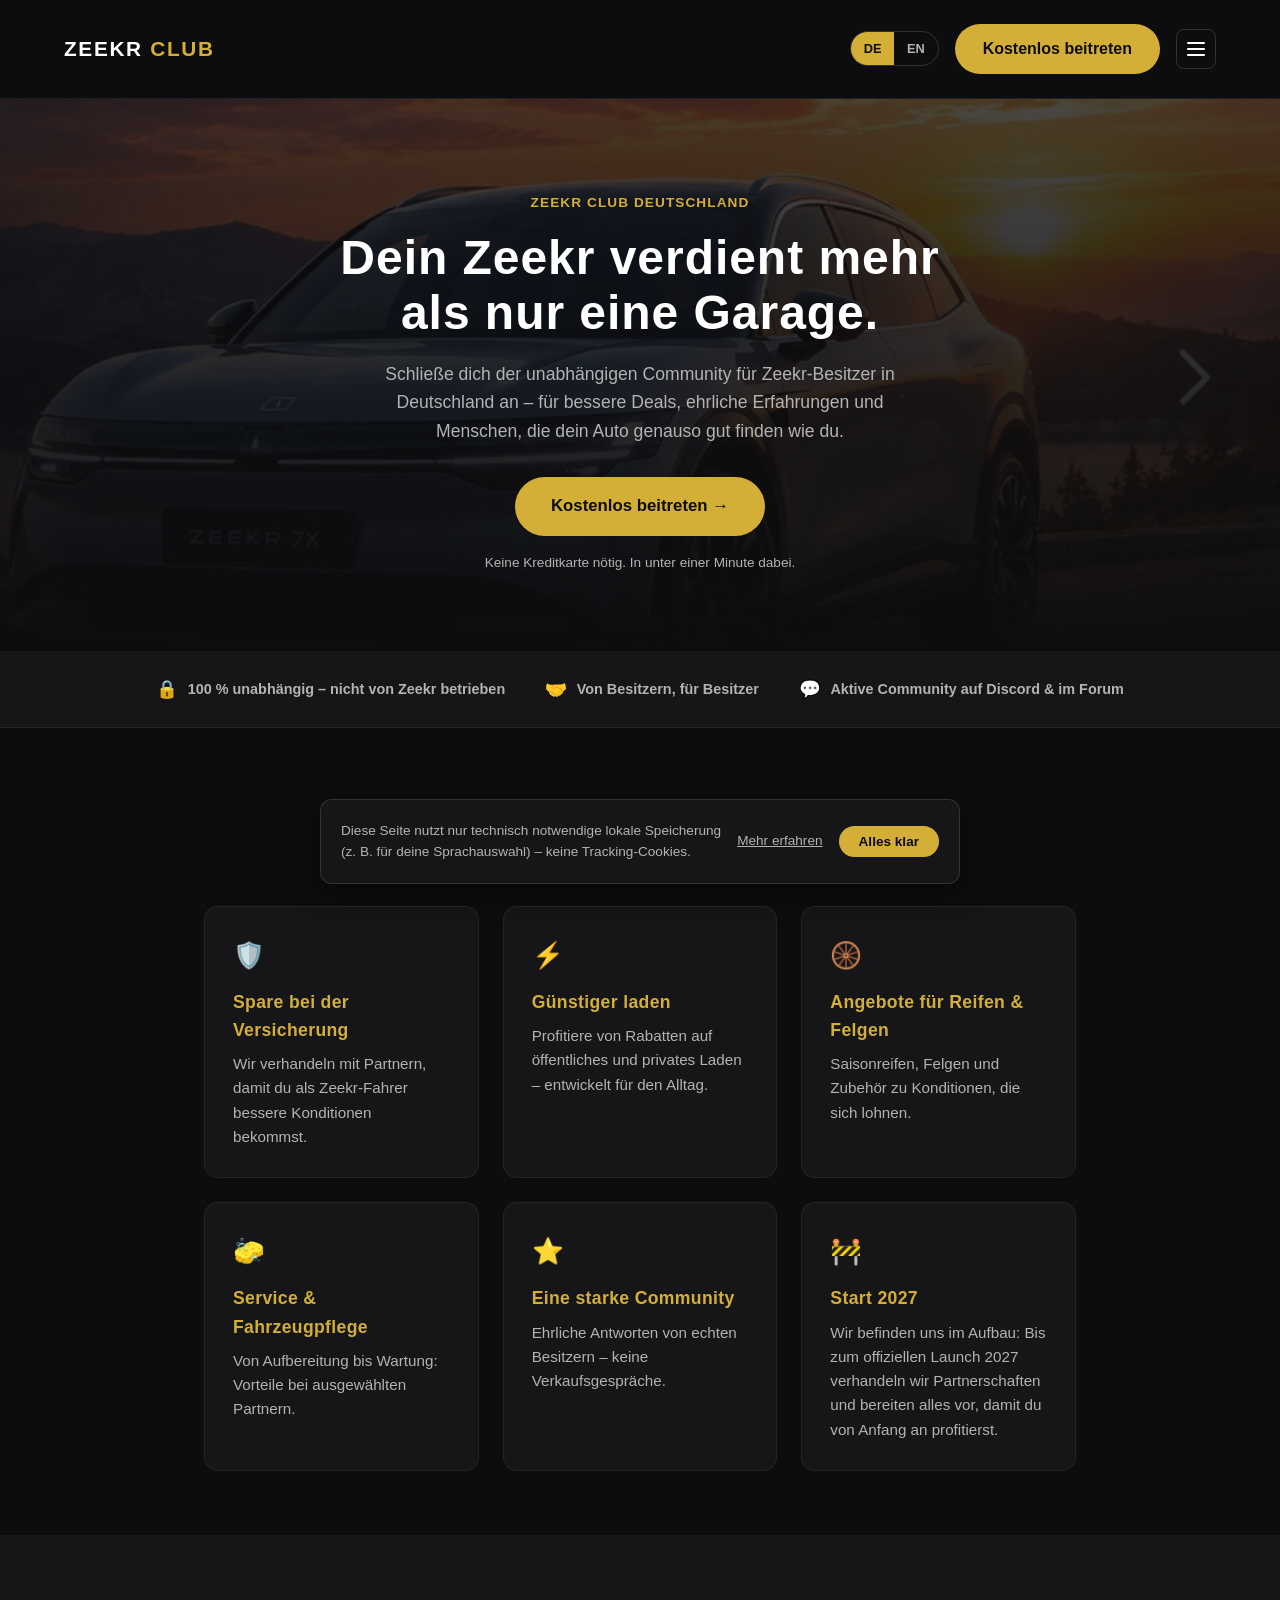
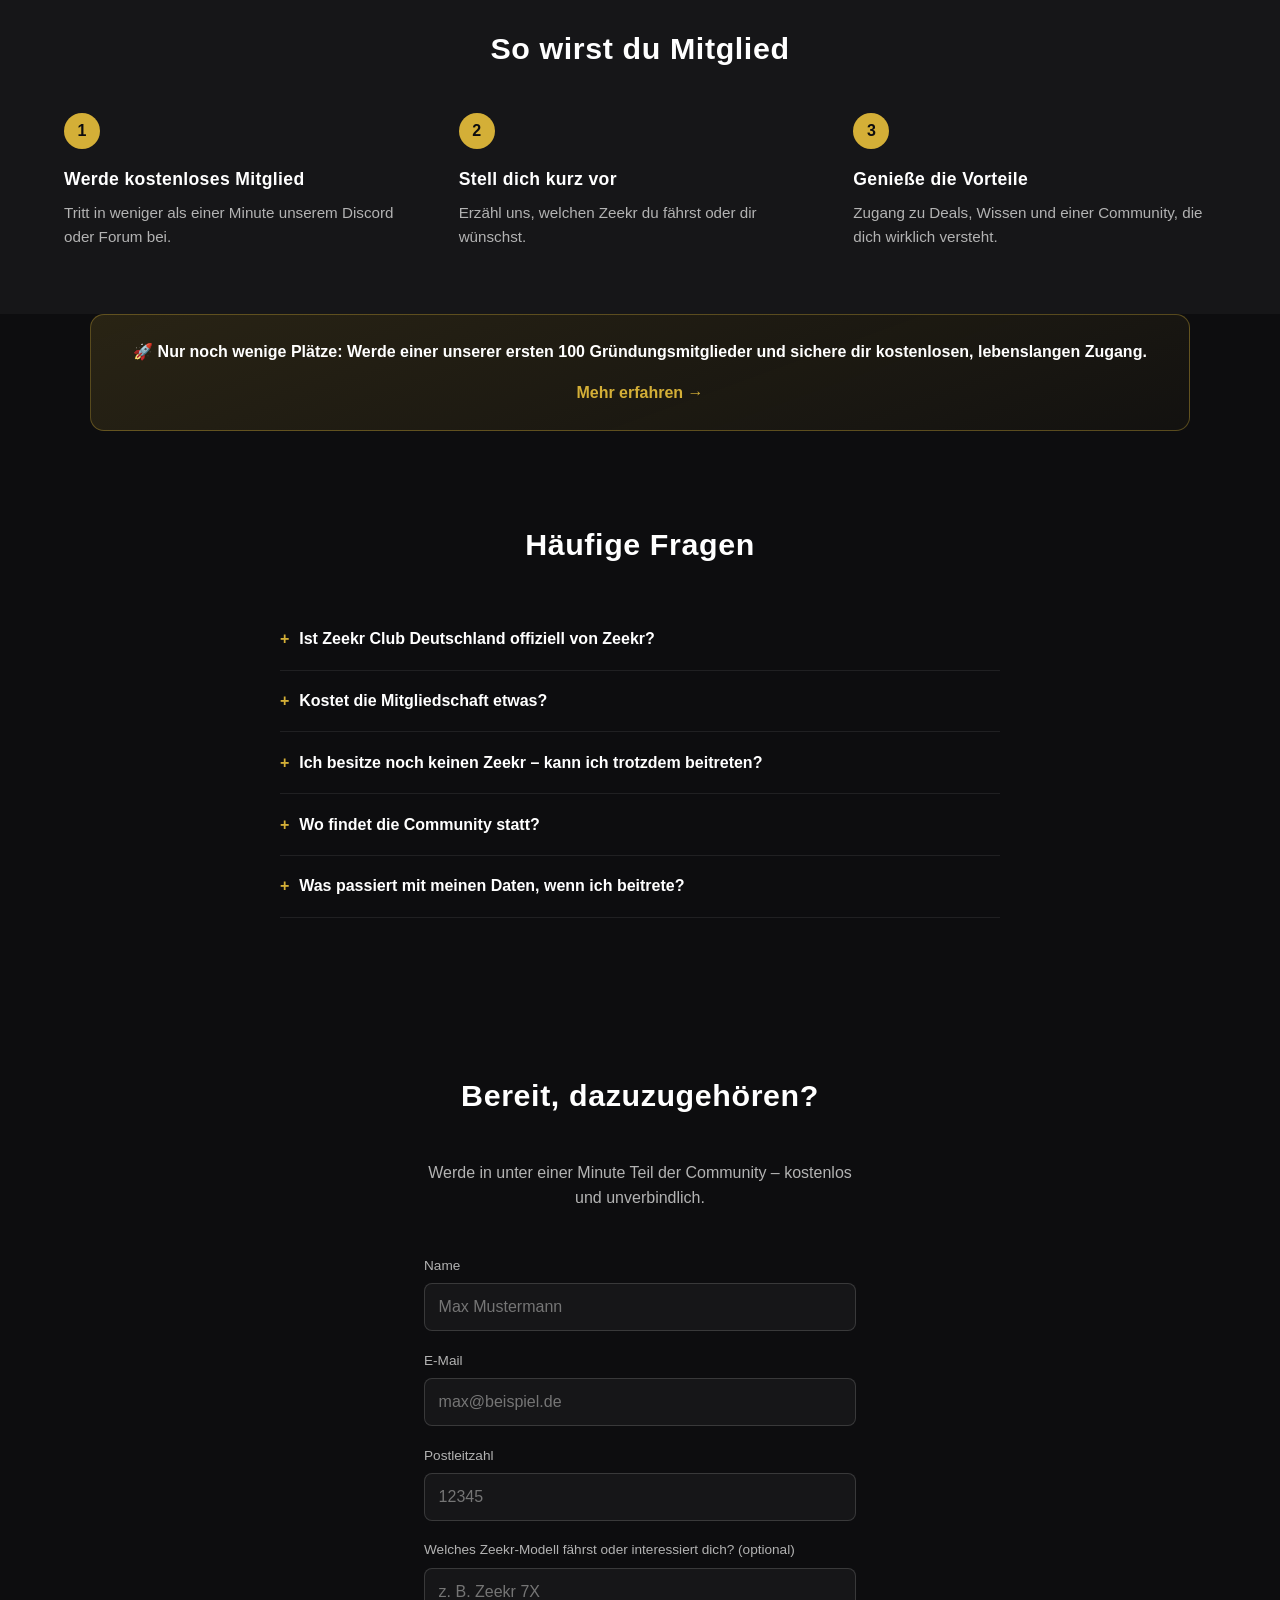
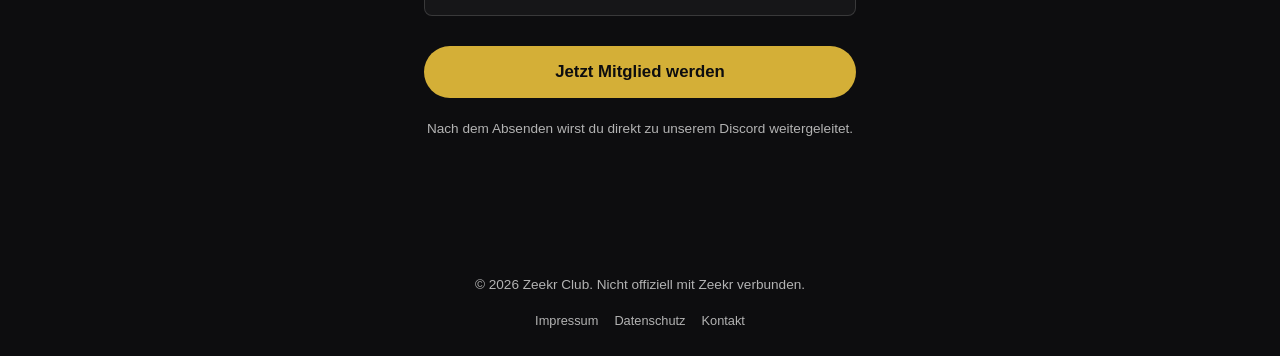
==== index.html @ a1547d8b "Ta bort Discord-genvägen förbi formuläret Alla besökare måste nu fylla i formuläret (med postnummer)" ====
<!DOCTYPE html>
<html lang="de">
<head>
  <meta charset="UTF-8">
  <meta name="viewport" content="width=device-width, initial-scale=1.0">
  <title>Zeekr Club Deutschland – Werde kostenloses Mitglied</title>
  <link rel="stylesheet" href="style.css">
</head>
<body>

  <!-- Header: logotyp, språkväxlare, huvud-CTA och infomeny -->
  <header class="site-header">
    <a href="index.html" class="logo">ZEEKR <span class="accent">CLUB</span></a>
    <div class="header-actions">
      <div class="lang-switch">
        <button type="button" class="lang-btn" data-lang="de">DE</button>
        <button type="button" class="lang-btn" data-lang="en">EN</button>
      </div>
      <a href="#anmelden" class="btn btn-primary" data-i18n="nav.cta">Kostenlos beitreten</a>
      <div class="info-menu">
        <button type="button" class="info-menu-toggle" aria-haspopup="true" aria-expanded="false" data-i18n-aria="menu.toggle" aria-label="Menü öffnen">
          <span class="hamburger-line"></span>
          <span class="hamburger-line"></span>
          <span class="hamburger-line"></span>
        </button>
        <div class="info-menu-dropdown" hidden>
          <a href="login.html" data-i18n="login.title">Mitgliederbereich</a>
          <a href="founding-members.html" data-i18n="footer.founding">Gründungsmitglieder</a>
          <a href="impressum.html" data-i18n="footer.impressum">Impressum</a>
          <a href="datenschutz.html" data-i18n="footer.datenschutz">Datenschutz</a>
          <a href="zeekrclub.html">Zeekrclub</a>
          <a href="kontakt.html" data-i18n="footer.kontakt">Kontakt</a>
        </div>
      </div>
    </div>
  </header>

  <!-- Hero: löfte + underrubrik + CTA, med bakgrundsbild för premiumkänsla -->
  <section class="t-hero">
    <div class="t-hero-inner">
      <p class="t-eyebrow" data-i18n="hero.eyebrow">ZEEKR CLUB DEUTSCHLAND</p>
      <h1 data-i18n="hero.heading">Dein Zeekr verdient mehr als nur eine Garage.</h1>
      <p class="t-hero-sub" data-i18n="hero.sub">
        Schließe dich der unabhängigen Community für Zeekr-Besitzer in Deutschland an – für
        bessere Deals, ehrliche Erfahrungen und Menschen, die dein Auto genauso gut finden wie du.
      </p>
      <a href="#anmelden" class="btn btn-primary t-btn-lg" data-i18n="hero.cta">Kostenlos beitreten →</a>
      <p class="t-microcopy" data-i18n="hero.microcopy">Keine Kreditkarte nötig. In unter einer Minute dabei.</p>
    </div>
  </section>

  <!-- Förtroende-rad: tre korta, konkreta badges -->
  <section class="t-trust">
    <div class="t-trust-item">
      <span class="t-trust-icon">🔒</span>
      <span data-i18n="trust.item1">100&nbsp;% unabhängig – nicht von Zeekr betrieben</span>
    </div>
    <div class="t-trust-item">
      <span class="t-trust-icon">🤝</span>
      <span data-i18n="trust.item2">Von Besitzern, für Besitzer</span>
    </div>
    <div class="t-trust-item">
      <span class="t-trust-icon">💬</span>
      <span data-i18n="trust.item3">Aktive Community auf Discord &amp; im Forum</span>
    </div>
  </section>

  <!-- Fördelar -->
  <section class="t-section">
    <h2 data-i18n="benefits.heading">Das bringt dir die Mitgliedschaft</h2>
    <div class="t-benefit-grid">
      <div class="t-benefit-card">
        <div class="t-benefit-icon">🛡️</div>
        <h3 data-i18n="benefits.card1.title">Spare bei der Versicherung</h3>
        <p data-i18n="benefits.card1.text">Wir verhandeln mit Partnern, damit du als Zeekr-Fahrer bessere Konditionen bekommst.</p>
      </div>
      <div class="t-benefit-card">
        <div class="t-benefit-icon">⚡</div>
        <h3 data-i18n="benefits.card2.title">Günstiger laden</h3>
        <p data-i18n="benefits.card2.text">Profitiere von Rabatten auf öffentliches und privates Laden – entwickelt für den Alltag.</p>
      </div>
      <div class="t-benefit-card">
        <div class="t-benefit-icon">🛞</div>
        <h3 data-i18n="benefits.card3.title">Angebote für Reifen &amp; Felgen</h3>
        <p data-i18n="benefits.card3.text">Saisonreifen, Felgen und Zubehör zu Konditionen, die sich lohnen.</p>
      </div>
      <div class="t-benefit-card">
        <div class="t-benefit-icon">🧽</div>
        <h3 data-i18n="benefits.card4.title">Service &amp; Fahrzeugpflege</h3>
        <p data-i18n="benefits.card4.text">Von Aufbereitung bis Wartung: Vorteile bei ausgewählten Partnern.</p>
      </div>
      <div class="t-benefit-card">
        <div class="t-benefit-icon">⭐</div>
        <h3 data-i18n="benefits.card5.title">Eine starke Community</h3>
        <p data-i18n="benefits.card5.text">Ehrliche Antworten von echten Besitzern – keine Verkaufsgespräche.</p>
      </div>
      <div class="t-benefit-card">
        <div class="t-benefit-icon">🚧</div>
        <h3 data-i18n="benefits.card6.title">Start 2027</h3>
        <p data-i18n="benefits.card6.text">Wir befinden uns im Aufbau: Bis zum offiziellen Launch 2027 verhandeln wir Partnerschaften und bereiten alles vor, damit du von Anfang an profitierst.</p>
      </div>
    </div>
  </section>

  <!-- Så funkar det -->
  <section class="t-section t-section-alt">
    <h2 data-i18n="steps.heading">So wirst du Mitglied</h2>
    <div class="t-steps">
      <div class="t-step">
        <div class="t-step-number">1</div>
        <h3 data-i18n="steps.item1.title">Werde kostenloses Mitglied</h3>
        <p data-i18n="steps.item1.text">Tritt in weniger als einer Minute unserem Discord oder Forum bei.</p>
      </div>
      <div class="t-step">
        <div class="t-step-number">2</div>
        <h3 data-i18n="steps.item2.title">Stell dich kurz vor</h3>
        <p data-i18n="steps.item2.text">Erzähl uns, welchen Zeekr du fährst oder dir wünschst.</p>
      </div>
      <div class="t-step">
        <div class="t-step-number">3</div>
        <h3 data-i18n="steps.item3.title">Genieße die Vorteile</h3>
        <p data-i18n="steps.item3.text">Zugang zu Deals, Wissen und einer Community, die dich wirklich versteht.</p>
      </div>
    </div>
  </section>

  <!-- Brådska: grundarmedlem-erbjudande -->
  <section class="t-founding">
    <p data-i18n="founding.text">
      🚀 Nur noch wenige Plätze: Werde einer unserer ersten 100 Gründungsmitglieder und sichere
      dir kostenlosen, lebenslangen Zugang.
    </p>
    <a href="founding-members.html" class="t-founding-link" data-i18n="founding.bannerCta">Mehr erfahren →</a>
  </section>

  <!-- FAQ -->
  <section class="t-section">
    <h2 data-i18n="faq.heading">Häufige Fragen</h2>
    <div class="t-faq">
      <details class="t-faq-item">
        <summary data-i18n="faq.q1">Ist Zeekr Club Deutschland offiziell von Zeekr?</summary>
        <p data-i18n="faq.a1">Nein. Wir sind eine unabhängige, von Fans betriebene Community – das gibt uns die Freiheit, ehrlich zu sein.</p>
      </details>
      <details class="t-faq-item">
        <summary data-i18n="faq.q2">Kostet die Mitgliedschaft etwas?</summary>
        <p data-i18n="faq.a2">Die Basismitgliedschaft ist kostenlos. Gründungsmitglieder sichern sich zusätzlich lebenslangen Zugang zu allen zukünftigen Funktionen.</p>
      </details>
      <details class="t-faq-item">
        <summary data-i18n="faq.q3">Ich besitze noch keinen Zeekr – kann ich trotzdem beitreten?</summary>
        <p data-i18n="faq.a3">Ja! Alle, die sich für die Marke interessieren, sind herzlich willkommen.</p>
      </details>
      <details class="t-faq-item">
        <summary data-i18n="faq.q4">Wo findet die Community statt?</summary>
        <p data-i18n="faq.a4">Hauptsächlich auf Discord und in unserem Forum unter zeekrforum.de – beides kostenlos zugänglich.</p>
      </details>
      <details class="t-faq-item">
        <summary data-i18n="faq.q5">Was passiert mit meinen Daten, wenn ich beitrete?</summary>
        <p data-i18n-html="faq.a5">Wir sammeln nur das Nötigste. Details findest du in unserer <a href="datenschutz.html">Datenschutzerklärung</a>.</p>
      </details>
    </div>
  </section>

  <!-- Sista CTA + kort formulär -->
  <section id="anmelden" class="t-section t-final">
    <h2 data-i18n="final.heading">Bereit, dazuzugehören?</h2>
    <p data-i18n="final.sub">Werde in unter einer Minute Teil der Community – kostenlos und unverbindlich.</p>

    <form class="t-form" id="lead-form">
      <label for="lead-name" data-i18n="final.form.name">Name</label>
      <input type="text" id="lead-name" name="name" placeholder="Max Mustermann" data-i18n-placeholder="final.form.namePlaceholder" required>

      <label for="lead-email" data-i18n="final.form.email">E-Mail</label>
      <input type="email" id="lead-email" name="email" placeholder="max@beispiel.de" data-i18n-placeholder="final.form.emailPlaceholder" required>

      <label for="lead-zip" data-i18n="final.form.zip">Postleitzahl</label>
      <input type="text" id="lead-zip" name="zip" inputmode="numeric" pattern="\d{5}" maxlength="5" placeholder="12345" data-i18n-placeholder="final.form.zipPlaceholder" required>

      <label for="lead-model" data-i18n="final.form.model">Welches Zeekr-Modell fährst oder interessiert dich? (optional)</label>
      <input type="text" id="lead-model" name="model" placeholder="z. B. Zeekr 7X" data-i18n-placeholder="final.form.modelPlaceholder">

      <button type="submit" class="btn btn-primary t-btn-lg" data-i18n="final.form.submit">Jetzt Mitglied werden</button>
    </form>

    <p class="t-discord-note" data-i18n="final.afterSubmit">Nach dem Absenden wirst du direkt zu unserem Discord weitergeleitet.</p>
  </section>

  <footer class="site-footer">
    <p data-i18n="footer.text">&copy; 2026 Zeekr Club. Nicht offiziell mit Zeekr verbunden.</p>
    <div class="footer-legal">
      <a href="impressum.html" data-i18n="footer.impressum">Impressum</a>
      <a href="datenschutz.html" data-i18n="footer.datenschutz">Datenschutz</a>
      <a href="kontakt.html" data-i18n="footer.kontakt">Kontakt</a>
    </div>
  </footer>

  <script src="script.js"></script>
</body>
</html>
---- style.css ----
/* ---------- Grundinställningar ---------- */
:root {
  --bg: #0d0d0f;
  --bg-elevated: #161618;
  --gold: #d4af37;
  --text: #ffffff;
  --text-muted: #b3b3b3;
}

* {
  box-sizing: border-box;
}

body {
  margin: 0;
  background-color: var(--bg);
  color: var(--text);
  font-family: -apple-system, BlinkMacSystemFont, "Segoe UI", Roboto, Helvetica, Arial, sans-serif;
  line-height: 1.6;
}

.accent {
  color: var(--gold);
}

h1, h2, h3 {
  font-weight: 600;
  letter-spacing: 0.02em;
}

/* ---------- Header ---------- */
.site-header {
  display: flex;
  align-items: center;
  justify-content: space-between;
  flex-wrap: wrap;
  gap: 1rem;
  padding: 1.5rem 5%;
  border-bottom: 1px solid rgba(255, 255, 255, 0.08);
}

.logo {
  font-size: 1.3rem;
  font-weight: 700;
  letter-spacing: 0.08em;
  color: var(--text);
  text-decoration: none;
}

.header-actions {
  display: flex;
  align-items: center;
  gap: 1rem;
}

/* ---------- Språkväxlare ---------- */
.lang-switch {
  display: flex;
  border: 1px solid rgba(255, 255, 255, 0.15);
  border-radius: 999px;
  overflow: hidden;
}

.lang-btn {
  background: none;
  border: none;
  color: var(--text-muted);
  font: inherit;
  font-weight: 600;
  font-size: 0.8rem;
  padding: 0.4rem 0.8rem;
  cursor: pointer;
  transition: background-color 0.2s ease, color 0.2s ease;
}

.lang-btn:hover {
  color: var(--text);
}

.lang-btn.active {
  background-color: var(--gold);
  color: #0d0d0f;
}

/* ---------- Knappar ---------- */
.btn {
  display: inline-block;
  padding: 0.75rem 1.75rem;
  border-radius: 999px;
  text-decoration: none;
  font-weight: 600;
  transition: transform 0.2s ease, opacity 0.2s ease;
}

.btn:hover {
  transform: translateY(-2px);
  opacity: 0.9;
}

.btn-nav {
  border: 1px solid var(--gold);
  color: var(--gold);
}

.btn-primary {
  background-color: var(--gold);
  color: #0d0d0f;
}

/* ---------- Infomeny (hamburgerknapp uppe till höger) ---------- */
.info-menu {
  position: relative;
}

.info-menu-toggle {
  display: flex;
  flex-direction: column;
  align-items: center;
  justify-content: center;
  gap: 4px;
  width: 40px;
  height: 40px;
  padding: 0;
  background: none;
  border: 1px solid rgba(255, 255, 255, 0.15);
  border-radius: 8px;
  cursor: pointer;
  transition: border-color 0.2s ease;
}

.info-menu-toggle:hover,
.info-menu-toggle[aria-expanded="true"] {
  border-color: var(--gold);
}

.info-menu-toggle .hamburger-line {
  display: block;
  width: 18px;
  height: 2px;
  background-color: var(--text);
  border-radius: 2px;
}

.info-menu-dropdown {
  position: absolute;
  top: calc(100% + 0.6rem);
  right: 0;
  min-width: 220px;
  display: flex;
  flex-direction: column;
  background-color: var(--bg-elevated);
  border: 1px solid rgba(255, 255, 255, 0.1);
  border-radius: 12px;
  padding: 0.5rem;
  box-shadow: 0 10px 30px rgba(0, 0, 0, 0.45);
  z-index: 50;
}

.info-menu-dropdown[hidden] {
  display: none;
}

.info-menu-dropdown a {
  padding: 0.65rem 0.85rem;
  border-radius: 8px;
  color: var(--text);
  text-decoration: none;
  font-size: 0.9rem;
  transition: background-color 0.2s ease, color 0.2s ease;
}

.info-menu-dropdown a:hover {
  background-color: rgba(212, 175, 55, 0.12);
  color: var(--gold);
}

html {
  scroll-behavior: smooth;
}

/* ---------- Hero (startsida) ---------- */
.t-hero {
  position: relative;
  padding: 5rem 5% 4rem;
  text-align: center;
  background:
    linear-gradient(180deg, rgba(13, 13, 15, 0.75) 0%, rgba(13, 13, 15, 0.92) 70%, var(--bg) 100%),
    url("images/slide-1-single-car.jpg") center / cover no-repeat;
}

.t-hero-inner {
  max-width: 680px;
  margin: 0 auto;
}

.t-eyebrow {
  color: var(--gold);
  font-weight: 700;
  letter-spacing: 0.08em;
  font-size: 0.85rem;
  margin-bottom: 1rem;
}

.t-hero h1 {
  font-size: clamp(2rem, 5vw, 3rem);
  margin: 0 0 1.25rem;
  line-height: 1.15;
}

.t-hero-sub {
  color: var(--text-muted);
  font-size: 1.1rem;
  max-width: 540px;
  margin: 0 auto 2rem;
}

.t-btn-lg {
  padding: 1rem 2.25rem;
  font-size: 1.05rem;
}

.t-microcopy {
  color: var(--text-muted);
  font-size: 0.85rem;
  margin-top: 1rem;
}

/* ---------- Förtroende-rad ---------- */
.t-trust {
  display: flex;
  flex-wrap: wrap;
  justify-content: center;
  gap: 1.5rem 2.5rem;
  padding: 1.5rem 5%;
  background-color: var(--bg-elevated);
  border-bottom: 1px solid rgba(255, 255, 255, 0.06);
}

.t-trust-item {
  display: flex;
  align-items: center;
  gap: 0.6rem;
  color: var(--text-muted);
  font-size: 0.9rem;
  font-weight: 600;
}

.t-trust-icon {
  font-size: 1.1rem;
}

/* ---------- Sektioner (startsida) ---------- */
.t-section {
  max-width: 1000px;
  margin: 0 auto;
  padding: 4rem 5%;
  text-align: center;
}

.t-section-alt {
  background-color: var(--bg-elevated);
  max-width: none;
}

.t-section h2 {
  font-size: 1.9rem;
  margin-bottom: 2.5rem;
}

/* ---------- Fördelar ---------- */
.t-benefit-grid {
  display: grid;
  grid-template-columns: repeat(3, 1fr);
  gap: 1.5rem;
  text-align: left;
}

.t-benefit-card {
  background-color: var(--bg-elevated);
  border: 1px solid rgba(255, 255, 255, 0.06);
  border-radius: 14px;
  padding: 1.75rem;
}

.t-benefit-icon {
  font-size: 1.6rem;
  margin-bottom: 0.75rem;
}

.t-benefit-card h3 {
  color: var(--gold);
  margin: 0 0 0.5rem;
  font-size: 1.1rem;
}

.t-benefit-card p {
  color: var(--text-muted);
  margin: 0;
  font-size: 0.95rem;
}

/* ---------- Så funkar det ---------- */
.t-steps {
  display: grid;
  grid-template-columns: repeat(3, 1fr);
  gap: 2rem;
  text-align: left;
}

.t-step-number {
  display: inline-flex;
  align-items: center;
  justify-content: center;
  width: 2.25rem;
  height: 2.25rem;
  border-radius: 50%;
  background-color: var(--gold);
  color: #0d0d0f;
  font-weight: 700;
  margin-bottom: 1rem;
}

.t-step h3 {
  margin: 0 0 0.5rem;
  font-size: 1.1rem;
}

.t-step p {
  color: var(--text-muted);
  margin: 0;
  font-size: 0.95rem;
}

/* ---------- Grundarmedlem-banner (startsida) ---------- */
.t-founding {
  display: flex;
  flex-wrap: wrap;
  align-items: center;
  justify-content: center;
  gap: 1rem 1.5rem;
  max-width: 1100px;
  margin: 0 auto;
  padding: 1.5rem 2rem;
  border-radius: 14px;
  background: linear-gradient(160deg, rgba(212, 175, 55, 0.14), rgba(212, 175, 55, 0.03));
  border: 1px solid rgba(212, 175, 55, 0.35);
  text-align: center;
}

.t-founding p {
  margin: 0;
  color: var(--text);
  font-weight: 600;
}

.t-founding-link {
  color: var(--gold);
  text-decoration: none;
  font-weight: 700;
  white-space: nowrap;
}

.t-founding-link:hover {
  text-decoration: underline;
}

/* ---------- FAQ ---------- */
.t-faq {
  max-width: 720px;
  margin: 0 auto;
  text-align: left;
}

.t-faq-item {
  border-bottom: 1px solid rgba(255, 255, 255, 0.08);
  padding: 1.1rem 0;
}

.t-faq-item summary {
  cursor: pointer;
  font-weight: 600;
  list-style: none;
}

.t-faq-item summary::-webkit-details-marker {
  display: none;
}

.t-faq-item summary::before {
  content: "+";
  color: var(--gold);
  display: inline-block;
  width: 1.2rem;
  font-weight: 700;
}

.t-faq-item[open] summary::before {
  content: "–";
}

.t-faq-item p {
  color: var(--text-muted);
  margin: 0.75rem 0 0 1.2rem;
}

/* ---------- Sista CTA + formulär ---------- */
.t-final {
  max-width: 560px;
}

.t-final > p {
  color: var(--text-muted);
  margin-bottom: 2rem;
}

.t-form {
  display: flex;
  flex-direction: column;
  gap: 0.4rem;
  text-align: left;
}

.t-form label {
  font-size: 0.85rem;
  color: var(--text-muted);
  margin-top: 0.75rem;
}

.t-form input {
  font: inherit;
  background-color: var(--bg-elevated);
  border: 1px solid rgba(255, 255, 255, 0.15);
  border-radius: 8px;
  padding: 0.65rem 0.85rem;
  color: var(--text);
}

.t-form input:focus {
  outline: none;
  border-color: var(--gold);
}

.t-form button {
  margin-top: 1.5rem;
  border: none;
  cursor: pointer;
}

.t-discord-note {
  text-align: center;
  margin-top: 1.25rem;
  color: var(--text-muted);
  font-size: 0.85rem;
}

/* ---------- Generella sektioner ---------- */
.section {
  max-width: 900px;
  margin: 0 auto;
  padding: 2.5rem 5%;
  text-align: center;
}

.section h2 {
  font-size: 1.8rem;
  margin-bottom: 1rem;
}

.section p {
  color: var(--text-muted);
}

/* ---------- Footer ---------- */
.site-footer {
  text-align: center;
  padding: 1.5rem 5%;
  color: var(--text-muted);
  font-size: 0.85rem;
}

.footer-legal {
  display: flex;
  justify-content: center;
  flex-wrap: wrap;
  gap: 1rem;
  margin-top: 1rem;
  font-size: 0.8rem;
}

.footer-legal a {
  color: var(--text-muted);
  text-decoration: none;
}

.footer-legal a:hover {
  color: var(--gold);
}

/* ---------- Juridiska sidor (Impressum, Datenschutz, Kontakt) ---------- */
.legal-page {
  max-width: 720px;
  text-align: left;
}

.legal-page h1 {
  font-size: 2rem;
  margin-bottom: 1.5rem;
}

.legal-page h2 {
  font-size: 1.15rem;
  color: var(--gold);
  margin: 2rem 0 0.5rem;
}

.legal-page p {
  color: var(--text-muted);
}

.legal-page a {
  color: var(--gold);
}

.legal-page .placeholder {
  color: var(--gold);
  font-style: italic;
}

/* ---------- Kontaktformulär ---------- */
.contact-form {
  display: flex;
  flex-direction: column;
  gap: 0.4rem;
  margin-top: 1.5rem;
}

.contact-form label {
  font-size: 0.85rem;
  color: var(--text-muted);
  margin-top: 0.75rem;
}

.contact-form input,
.contact-form textarea {
  font: inherit;
  background-color: var(--bg-elevated);
  border: 1px solid rgba(255, 255, 255, 0.15);
  border-radius: 8px;
  padding: 0.65rem 0.85rem;
  color: var(--text);
  resize: vertical;
}

.contact-form input:focus,
.contact-form textarea:focus {
  outline: none;
  border-color: var(--gold);
}

.contact-form button {
  margin-top: 1.25rem;
  align-self: flex-start;
  border: none;
  cursor: pointer;
}

/* ---------- Cookie-/lagringshänvisning ---------- */
.cookie-banner {
  position: fixed;
  left: 1rem;
  right: 1rem;
  bottom: 1rem;
  z-index: 100;
  max-width: 640px;
  margin: 0 auto;
  background-color: var(--bg-elevated);
  border: 1px solid rgba(255, 255, 255, 0.12);
  border-radius: 12px;
  padding: 1.25rem;
  box-shadow: 0 10px 30px rgba(0, 0, 0, 0.4);
  display: flex;
  flex-wrap: wrap;
  align-items: center;
  gap: 1rem;
}

.cookie-banner p {
  flex: 1 1 260px;
  margin: 0;
  color: var(--text-muted);
  font-size: 0.85rem;
}

.cookie-banner-actions {
  display: flex;
  align-items: center;
  gap: 1rem;
  flex-shrink: 0;
}

.cookie-banner-actions a {
  color: var(--text-muted);
  font-size: 0.85rem;
}

.cookie-banner-actions .btn {
  padding: 0.5rem 1.25rem;
  font-size: 0.85rem;
  border: none;
  cursor: pointer;
}

.login-placeholder {
  max-width: 560px;
  padding-top: 3rem;
  padding-bottom: 3rem;
}

.login-placeholder p {
  margin-bottom: 1.5rem;
}

.login-avatar {
  width: 64px;
  height: 64px;
  border-radius: 50%;
  margin-bottom: 1rem;
  border: 2px solid var(--gold);
}

.login-logged-in strong {
  color: var(--gold);
}

/* ---------- Gründungsmitglieder-sida ---------- */
.founding-page {
  max-width: 720px;
  text-align: left;
}

.founding-eyebrow {
  color: var(--gold);
  font-weight: 600;
  margin-bottom: 0.5rem;
}

.founding-page h1 {
  font-size: 2.2rem;
  margin: 0 0 1.25rem;
}

.founding-lead {
  color: var(--text-muted);
  font-size: 1.05rem;
}

.founding-offer {
  background-color: var(--bg-elevated);
  border: 1px solid rgba(212, 175, 55, 0.3);
  border-radius: 12px;
  padding: 1.5rem;
  margin: 2rem 0;
}

.founding-offer h2 {
  margin-top: 0;
  font-size: 1.2rem;
}

.founding-offer p {
  margin-bottom: 0;
  color: var(--text-muted);
}

.founding-page h2 {
  font-size: 1.3rem;
  color: var(--gold);
  margin: 2rem 0 1rem;
}

.founding-steps {
  padding-left: 1.25rem;
  color: var(--text-muted);
}

.founding-steps li {
  padding: 0.35rem 0;
}

.founding-page p {
  color: var(--text-muted);
}

.founding-highlight {
  color: var(--text);
  font-weight: 600;
}

.founding-page .btn {
  margin-top: 1rem;
  border: none;
  cursor: pointer;
}

/* ---------- Responsiv design för mobil ---------- */
@media (max-width: 800px) {
  .t-benefit-grid,
  .t-steps {
    grid-template-columns: 1fr;
  }
}

@media (max-width: 700px) {
  .site-header {
    justify-content: center;
    text-align: center;
  }

  .t-hero {
    padding: 3.5rem 6% 3rem;
  }

  .t-section {
    padding: 3rem 6%;
  }

  .t-trust {
    gap: 1rem 1.5rem;
  }
}
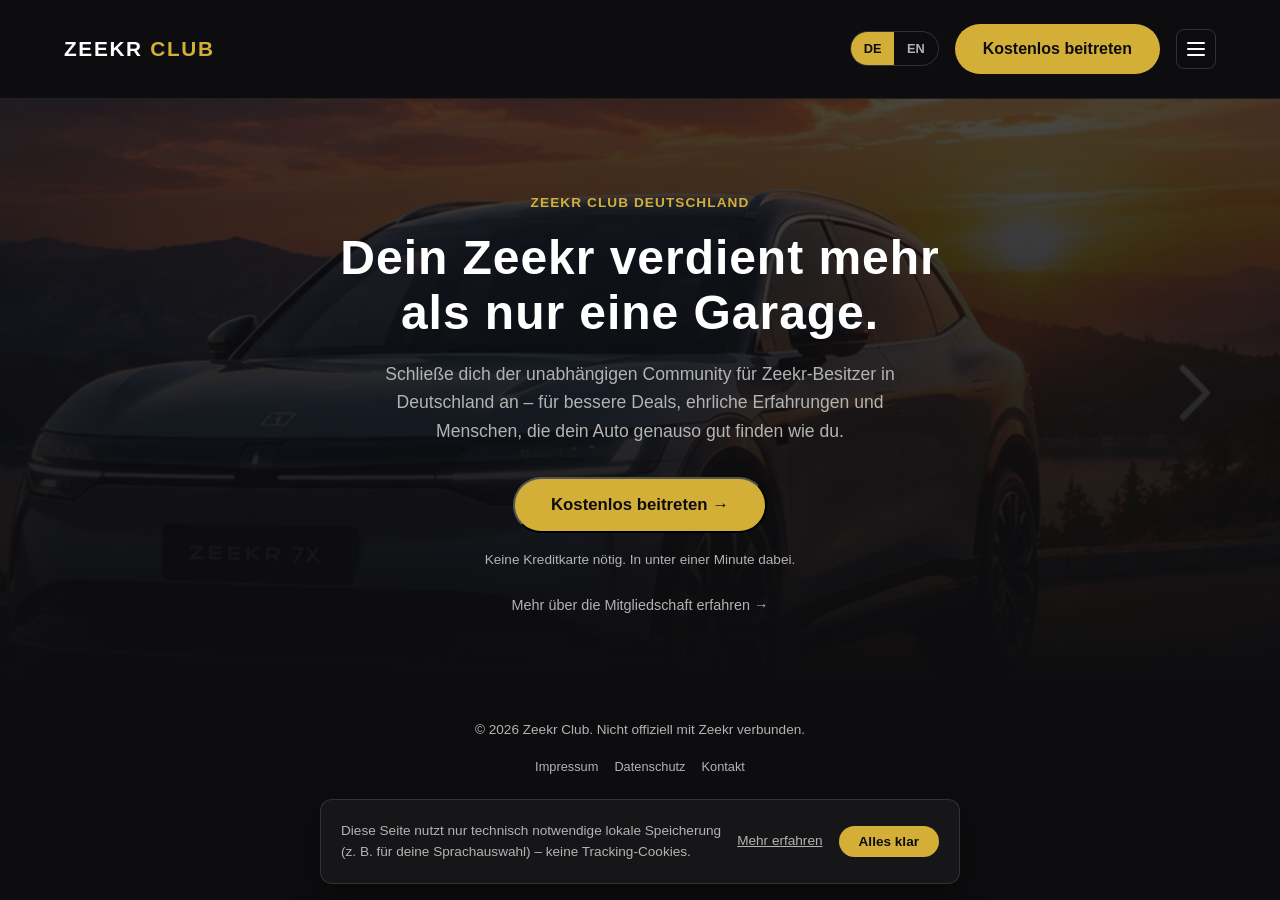
==== commit ac7e9b7a: "Extremt enkel startsida + ny Mitgliedschaft-sida - Hero-sektionen blir ett interaktivt 4-stegs anmäl" ====
--- a/index.html
+++ b/index.html
@@ -25,6 +25,7 @@
         </button>
         <div class="info-menu-dropdown" hidden>
           <a href="login.html" data-i18n="login.title">Mitgliederbereich</a>
+          <a href="mitgliedschaft.html" data-i18n="footer.membership">Mitgliedschaft</a>
           <a href="founding-members.html" data-i18n="footer.founding">Gründungsmitglieder</a>
           <a href="impressum.html" data-i18n="footer.impressum">Impressum</a>
           <a href="datenschutz.html" data-i18n="footer.datenschutz">Datenschutz</a>
@@ -35,153 +36,57 @@
     </div>
   </header>
 
-  <!-- Hero: löfte + underrubrik + CTA, med bakgrundsbild för premiumkänsla -->
-  <section class="t-hero">
+  <!-- Hero: löfte + underrubrik, som förvandlas till ett stegvist anmälningsformulär i samma ruta -->
+  <section id="anmelden" class="t-hero">
     <div class="t-hero-inner">
-      <p class="t-eyebrow" data-i18n="hero.eyebrow">ZEEKR CLUB DEUTSCHLAND</p>
-      <h1 data-i18n="hero.heading">Dein Zeekr verdient mehr als nur eine Garage.</h1>
-      <p class="t-hero-sub" data-i18n="hero.sub">
-        Schließe dich der unabhängigen Community für Zeekr-Besitzer in Deutschland an – für
-        bessere Deals, ehrliche Erfahrungen und Menschen, die dein Auto genauso gut finden wie du.
-      </p>
-      <a href="#anmelden" class="btn btn-primary t-btn-lg" data-i18n="hero.cta">Kostenlos beitreten →</a>
-      <p class="t-microcopy" data-i18n="hero.microcopy">Keine Kreditkarte nötig. In unter einer Minute dabei.</p>
+
+      <!-- Startvy -->
+      <div class="hero-intro" id="hero-intro">
+        <p class="t-eyebrow" data-i18n="hero.eyebrow">ZEEKR CLUB DEUTSCHLAND</p>
+        <h1 data-i18n="hero.heading">Dein Zeekr verdient mehr als nur eine Garage.</h1>
+        <p class="t-hero-sub" data-i18n="hero.sub">
+          Schließe dich der unabhängigen Community für Zeekr-Besitzer in Deutschland an – für
+          bessere Deals, ehrliche Erfahrungen und Menschen, die dein Auto genauso gut finden wie du.
+        </p>
+        <button type="button" class="btn btn-primary t-btn-lg" id="hero-start-btn" data-i18n="hero.cta">Kostenlos beitreten →</button>
+        <p class="t-microcopy" data-i18n="hero.microcopy">Keine Kreditkarte nötig. In unter einer Minute dabei.</p>
+        <a href="mitgliedschaft.html" class="hero-learn-more" data-i18n="hero.learnMore">Mehr über die Mitgliedschaft erfahren →</a>
+      </div>
+
+      <!-- Stegformulär (dolt från start) -->
+      <form class="t-form hero-wizard" id="hero-wizard" hidden>
+        <p class="hero-wizard-progress" id="hero-wizard-progress">Schritt 1 von 4</p>
+
+        <div class="hero-wizard-step" data-step="1">
+          <label for="wiz-name" data-i18n="final.form.name">Name</label>
+          <input type="text" id="wiz-name" name="name" placeholder="Max Mustermann" data-i18n-placeholder="final.form.namePlaceholder" required>
+        </div>
+        <div class="hero-wizard-step" data-step="2" hidden>
+          <label for="wiz-email" data-i18n="final.form.email">E-Mail</label>
+          <input type="email" id="wiz-email" name="email" placeholder="max@beispiel.de" data-i18n-placeholder="final.form.emailPlaceholder" required>
+        </div>
+        <div class="hero-wizard-step" data-step="3" hidden>
+          <label for="wiz-zip" data-i18n="final.form.zip">Postleitzahl</label>
+          <input type="text" id="wiz-zip" name="zip" inputmode="numeric" pattern="\d{5}" maxlength="5" placeholder="12345" data-i18n-placeholder="final.form.zipPlaceholder" required>
+        </div>
+        <div class="hero-wizard-step" data-step="4" hidden>
+          <label for="wiz-model" data-i18n="final.form.model">Welches Zeekr-Modell fährst oder interessiert dich? (optional)</label>
+          <input type="text" id="wiz-model" name="model" placeholder="z. B. Zeekr 7X" data-i18n-placeholder="final.form.modelPlaceholder">
+        </div>
+
+        <div class="hero-wizard-nav">
+          <button type="button" class="btn btn-nav" id="hero-wizard-back" data-i18n="wizard.back" hidden>Zurück</button>
+          <button type="button" class="btn btn-primary" id="hero-wizard-next" data-i18n="wizard.next">Weiter</button>
+          <button type="submit" class="btn btn-primary" id="hero-wizard-submit" data-i18n="final.form.submit" hidden>Jetzt Mitglied werden</button>
+        </div>
+      </form>
+
+      <!-- Bekräftelse (dold från start) -->
+      <div class="hero-success" id="hero-success" hidden>
+        <p data-i18n="wizard.success">Danke! Wir leiten dich gerade zu unserem Discord weiter.</p>
+      </div>
+
     </div>
-  </section>
-
-  <!-- Förtroende-rad: tre korta, konkreta badges -->
-  <section class="t-trust">
-    <div class="t-trust-item">
-      <span class="t-trust-icon">🔒</span>
-      <span data-i18n="trust.item1">100&nbsp;% unabhängig – nicht von Zeekr betrieben</span>
-    </div>
-    <div class="t-trust-item">
-      <span class="t-trust-icon">🤝</span>
-      <span data-i18n="trust.item2">Von Besitzern, für Besitzer</span>
-    </div>
-    <div class="t-trust-item">
-      <span class="t-trust-icon">💬</span>
-      <span data-i18n="trust.item3">Aktive Community auf Discord &amp; im Forum</span>
-    </div>
-  </section>
-
-  <!-- Fördelar -->
-  <section class="t-section">
-    <h2 data-i18n="benefits.heading">Das bringt dir die Mitgliedschaft</h2>
-    <div class="t-benefit-grid">
-      <div class="t-benefit-card">
-        <div class="t-benefit-icon">🛡️</div>
-        <h3 data-i18n="benefits.card1.title">Spare bei der Versicherung</h3>
-        <p data-i18n="benefits.card1.text">Wir verhandeln mit Partnern, damit du als Zeekr-Fahrer bessere Konditionen bekommst.</p>
-      </div>
-      <div class="t-benefit-card">
-        <div class="t-benefit-icon">⚡</div>
-        <h3 data-i18n="benefits.card2.title">Günstiger laden</h3>
-        <p data-i18n="benefits.card2.text">Profitiere von Rabatten auf öffentliches und privates Laden – entwickelt für den Alltag.</p>
-      </div>
-      <div class="t-benefit-card">
-        <div class="t-benefit-icon">🛞</div>
-        <h3 data-i18n="benefits.card3.title">Angebote für Reifen &amp; Felgen</h3>
-        <p data-i18n="benefits.card3.text">Saisonreifen, Felgen und Zubehör zu Konditionen, die sich lohnen.</p>
-      </div>
-      <div class="t-benefit-card">
-        <div class="t-benefit-icon">🧽</div>
-        <h3 data-i18n="benefits.card4.title">Service &amp; Fahrzeugpflege</h3>
-        <p data-i18n="benefits.card4.text">Von Aufbereitung bis Wartung: Vorteile bei ausgewählten Partnern.</p>
-      </div>
-      <div class="t-benefit-card">
-        <div class="t-benefit-icon">⭐</div>
-        <h3 data-i18n="benefits.card5.title">Eine starke Community</h3>
-        <p data-i18n="benefits.card5.text">Ehrliche Antworten von echten Besitzern – keine Verkaufsgespräche.</p>
-      </div>
-      <div class="t-benefit-card">
-        <div class="t-benefit-icon">🚧</div>
-        <h3 data-i18n="benefits.card6.title">Start 2027</h3>
-        <p data-i18n="benefits.card6.text">Wir befinden uns im Aufbau: Bis zum offiziellen Launch 2027 verhandeln wir Partnerschaften und bereiten alles vor, damit du von Anfang an profitierst.</p>
-      </div>
-    </div>
-  </section>
-
-  <!-- Så funkar det -->
-  <section class="t-section t-section-alt">
-    <h2 data-i18n="steps.heading">So wirst du Mitglied</h2>
-    <div class="t-steps">
-      <div class="t-step">
-        <div class="t-step-number">1</div>
-        <h3 data-i18n="steps.item1.title">Werde kostenloses Mitglied</h3>
-        <p data-i18n="steps.item1.text">Tritt in weniger als einer Minute unserem Discord oder Forum bei.</p>
-      </div>
-      <div class="t-step">
-        <div class="t-step-number">2</div>
-        <h3 data-i18n="steps.item2.title">Stell dich kurz vor</h3>
-        <p data-i18n="steps.item2.text">Erzähl uns, welchen Zeekr du fährst oder dir wünschst.</p>
-      </div>
-      <div class="t-step">
-        <div class="t-step-number">3</div>
-        <h3 data-i18n="steps.item3.title">Genieße die Vorteile</h3>
-        <p data-i18n="steps.item3.text">Zugang zu Deals, Wissen und einer Community, die dich wirklich versteht.</p>
-      </div>
-    </div>
-  </section>
-
-  <!-- Brådska: grundarmedlem-erbjudande -->
-  <section class="t-founding">
-    <p data-i18n="founding.text">
-      🚀 Nur noch wenige Plätze: Werde einer unserer ersten 100 Gründungsmitglieder und sichere
-      dir kostenlosen, lebenslangen Zugang.
-    </p>
-    <a href="founding-members.html" class="t-founding-link" data-i18n="founding.bannerCta">Mehr erfahren →</a>
-  </section>
-
-  <!-- FAQ -->
-  <section class="t-section">
-    <h2 data-i18n="faq.heading">Häufige Fragen</h2>
-    <div class="t-faq">
-      <details class="t-faq-item">
-        <summary data-i18n="faq.q1">Ist Zeekr Club Deutschland offiziell von Zeekr?</summary>
-        <p data-i18n="faq.a1">Nein. Wir sind eine unabhängige, von Fans betriebene Community – das gibt uns die Freiheit, ehrlich zu sein.</p>
-      </details>
-      <details class="t-faq-item">
-        <summary data-i18n="faq.q2">Kostet die Mitgliedschaft etwas?</summary>
-        <p data-i18n="faq.a2">Die Basismitgliedschaft ist kostenlos. Gründungsmitglieder sichern sich zusätzlich lebenslangen Zugang zu allen zukünftigen Funktionen.</p>
-      </details>
-      <details class="t-faq-item">
-        <summary data-i18n="faq.q3">Ich besitze noch keinen Zeekr – kann ich trotzdem beitreten?</summary>
-        <p data-i18n="faq.a3">Ja! Alle, die sich für die Marke interessieren, sind herzlich willkommen.</p>
-      </details>
-      <details class="t-faq-item">
-        <summary data-i18n="faq.q4">Wo findet die Community statt?</summary>
-        <p data-i18n="faq.a4">Hauptsächlich auf Discord und in unserem Forum unter zeekrforum.de – beides kostenlos zugänglich.</p>
-      </details>
-      <details class="t-faq-item">
-        <summary data-i18n="faq.q5">Was passiert mit meinen Daten, wenn ich beitrete?</summary>
-        <p data-i18n-html="faq.a5">Wir sammeln nur das Nötigste. Details findest du in unserer <a href="datenschutz.html">Datenschutzerklärung</a>.</p>
-      </details>
-    </div>
-  </section>
-
-  <!-- Sista CTA + kort formulär -->
-  <section id="anmelden" class="t-section t-final">
-    <h2 data-i18n="final.heading">Bereit, dazuzugehören?</h2>
-    <p data-i18n="final.sub">Werde in unter einer Minute Teil der Community – kostenlos und unverbindlich.</p>
-
-    <form class="t-form" id="lead-form">
-      <label for="lead-name" data-i18n="final.form.name">Name</label>
-      <input type="text" id="lead-name" name="name" placeholder="Max Mustermann" data-i18n-placeholder="final.form.namePlaceholder" required>
-
-      <label for="lead-email" data-i18n="final.form.email">E-Mail</label>
-      <input type="email" id="lead-email" name="email" placeholder="max@beispiel.de" data-i18n-placeholder="final.form.emailPlaceholder" required>
-
-      <label for="lead-zip" data-i18n="final.form.zip">Postleitzahl</label>
-      <input type="text" id="lead-zip" name="zip" inputmode="numeric" pattern="\d{5}" maxlength="5" placeholder="12345" data-i18n-placeholder="final.form.zipPlaceholder" required>
-
-      <label for="lead-model" data-i18n="final.form.model">Welches Zeekr-Modell fährst oder interessiert dich? (optional)</label>
-      <input type="text" id="lead-model" name="model" placeholder="z. B. Zeekr 7X" data-i18n-placeholder="final.form.modelPlaceholder">
-
-      <button type="submit" class="btn btn-primary t-btn-lg" data-i18n="final.form.submit">Jetzt Mitglied werden</button>
-    </form>
-
-    <p class="t-discord-note" data-i18n="final.afterSubmit">Nach dem Absenden wirst du direkt zu unserem Discord weitergeleitet.</p>
   </section>
 
   <footer class="site-footer">
--- a/style.css
+++ b/style.css
@@ -9,6 +9,10 @@
 
 * {
   box-sizing: border-box;
+}
+
+[hidden] {
+  display: none !important;
 }
 
 body {
@@ -223,6 +227,75 @@
   color: var(--text-muted);
   font-size: 0.85rem;
   margin-top: 1rem;
+}
+
+.hero-learn-more {
+  display: block;
+  margin-top: 1.5rem;
+  color: var(--text-muted);
+  text-decoration: none;
+  font-size: 0.9rem;
+}
+
+.hero-learn-more:hover {
+  color: var(--gold);
+}
+
+/* ---------- Hero-stegformulär ---------- */
+.hero-wizard {
+  max-width: 360px;
+  margin: 0 auto;
+  text-align: left;
+}
+
+.hero-wizard-progress {
+  text-align: center;
+  color: var(--gold);
+  font-weight: 700;
+  font-size: 0.8rem;
+  letter-spacing: 0.06em;
+  text-transform: uppercase;
+  margin: 0 0 1.25rem;
+}
+
+.hero-wizard-step label {
+  font-size: 0.85rem;
+  color: var(--text-muted);
+}
+
+.hero-wizard-step input {
+  font-size: 1.05rem;
+  padding: 0.85rem 1rem;
+}
+
+.hero-wizard-nav {
+  display: flex;
+  gap: 0.75rem;
+  justify-content: center;
+  margin-top: 1.5rem;
+}
+
+.hero-wizard-nav .btn {
+  flex: 1;
+  text-align: center;
+  border: none;
+  cursor: pointer;
+}
+
+.hero-wizard-nav #hero-wizard-back {
+  flex: 0 0 auto;
+  border: 1px solid rgba(255, 255, 255, 0.2);
+}
+
+.hero-success {
+  text-align: center;
+  max-width: 420px;
+  margin: 0 auto;
+}
+
+.hero-success p {
+  font-size: 1.15rem;
+  color: var(--text);
 }
 
 /* ---------- Förtroende-rad ---------- */
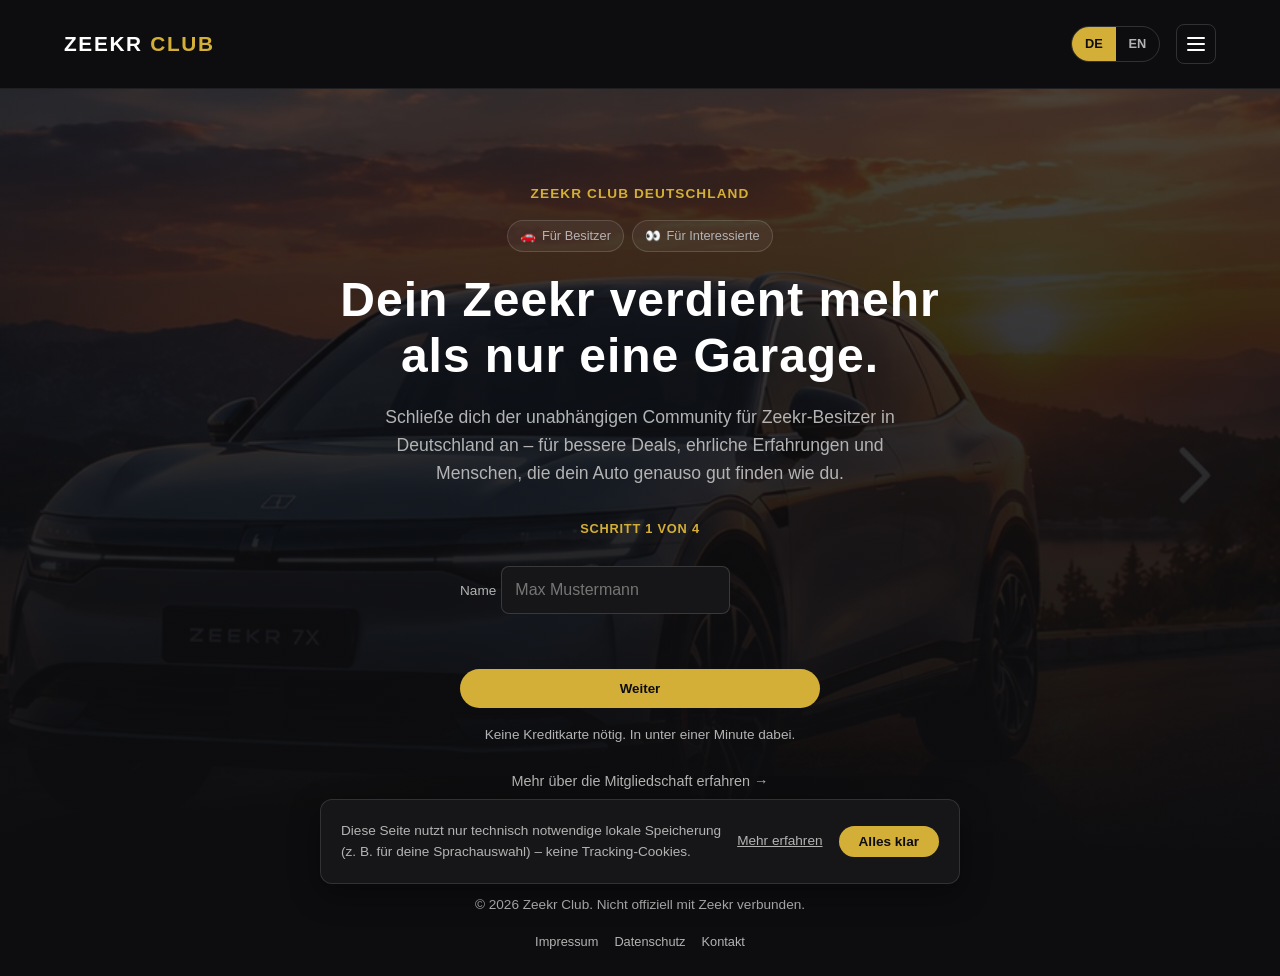
==== commit 9d3572b8: "Visa steg 1 direkt i hero, lägg till badges och ta bort CTA-knappen i headern - Namnfältet (steg 1) " ====
--- a/index.html
+++ b/index.html
@@ -16,7 +16,6 @@
         <button type="button" class="lang-btn" data-lang="de">DE</button>
         <button type="button" class="lang-btn" data-lang="en">EN</button>
       </div>
-      <a href="#anmelden" class="btn btn-primary" data-i18n="nav.cta">Kostenlos beitreten</a>
       <div class="info-menu">
         <button type="button" class="info-menu-toggle" aria-haspopup="true" aria-expanded="false" data-i18n-aria="menu.toggle" aria-label="Menü öffnen">
           <span class="hamburger-line"></span>
@@ -43,18 +42,19 @@
       <!-- Startvy -->
       <div class="hero-intro" id="hero-intro">
         <p class="t-eyebrow" data-i18n="hero.eyebrow">ZEEKR CLUB DEUTSCHLAND</p>
+        <div class="hero-audience">
+          <span class="hero-audience-badge">🚗 <span data-i18n="hero.audience.owners">Für Besitzer</span></span>
+          <span class="hero-audience-badge">👀 <span data-i18n="hero.audience.interested">Für Interessierte</span></span>
+        </div>
         <h1 data-i18n="hero.heading">Dein Zeekr verdient mehr als nur eine Garage.</h1>
         <p class="t-hero-sub" data-i18n="hero.sub">
           Schließe dich der unabhängigen Community für Zeekr-Besitzer in Deutschland an – für
           bessere Deals, ehrliche Erfahrungen und Menschen, die dein Auto genauso gut finden wie du.
         </p>
-        <button type="button" class="btn btn-primary t-btn-lg" id="hero-start-btn" data-i18n="hero.cta">Kostenlos beitreten →</button>
-        <p class="t-microcopy" data-i18n="hero.microcopy">Keine Kreditkarte nötig. In unter einer Minute dabei.</p>
-        <a href="mitgliedschaft.html" class="hero-learn-more" data-i18n="hero.learnMore">Mehr über die Mitgliedschaft erfahren →</a>
       </div>
 
-      <!-- Stegformulär (dolt från start) -->
-      <form class="t-form hero-wizard" id="hero-wizard" hidden>
+      <!-- Stegformulär: steg 1 syns direkt, inget extra klick behövs -->
+      <form class="t-form hero-wizard" id="hero-wizard">
         <p class="hero-wizard-progress" id="hero-wizard-progress">Schritt 1 von 4</p>
 
         <div class="hero-wizard-step" data-step="1">
@@ -81,6 +81,9 @@
         </div>
       </form>
 
+      <p class="t-microcopy" data-i18n="hero.microcopy">Keine Kreditkarte nötig. In unter einer Minute dabei.</p>
+      <a href="mitgliedschaft.html" class="hero-learn-more" data-i18n="hero.learnMore">Mehr über die Mitgliedschaft erfahren →</a>
+
       <!-- Bekräftelse (dold från start) -->
       <div class="hero-success" id="hero-success" hidden>
         <p data-i18n="wizard.success">Danke! Wir leiten dich gerade zu unserem Discord weiter.</p>
--- a/style.css
+++ b/style.css
@@ -203,6 +203,26 @@
   letter-spacing: 0.08em;
   font-size: 0.85rem;
   margin-bottom: 1rem;
+}
+
+.hero-audience {
+  display: flex;
+  justify-content: center;
+  flex-wrap: wrap;
+  gap: 0.5rem;
+  margin-bottom: 1.25rem;
+}
+
+.hero-audience-badge {
+  display: inline-flex;
+  align-items: center;
+  gap: 0.35rem;
+  padding: 0.3rem 0.75rem;
+  border-radius: 999px;
+  border: 1px solid rgba(255, 255, 255, 0.15);
+  background-color: rgba(255, 255, 255, 0.05);
+  font-size: 0.8rem;
+  color: var(--text-muted);
 }
 
 .t-hero h1 {
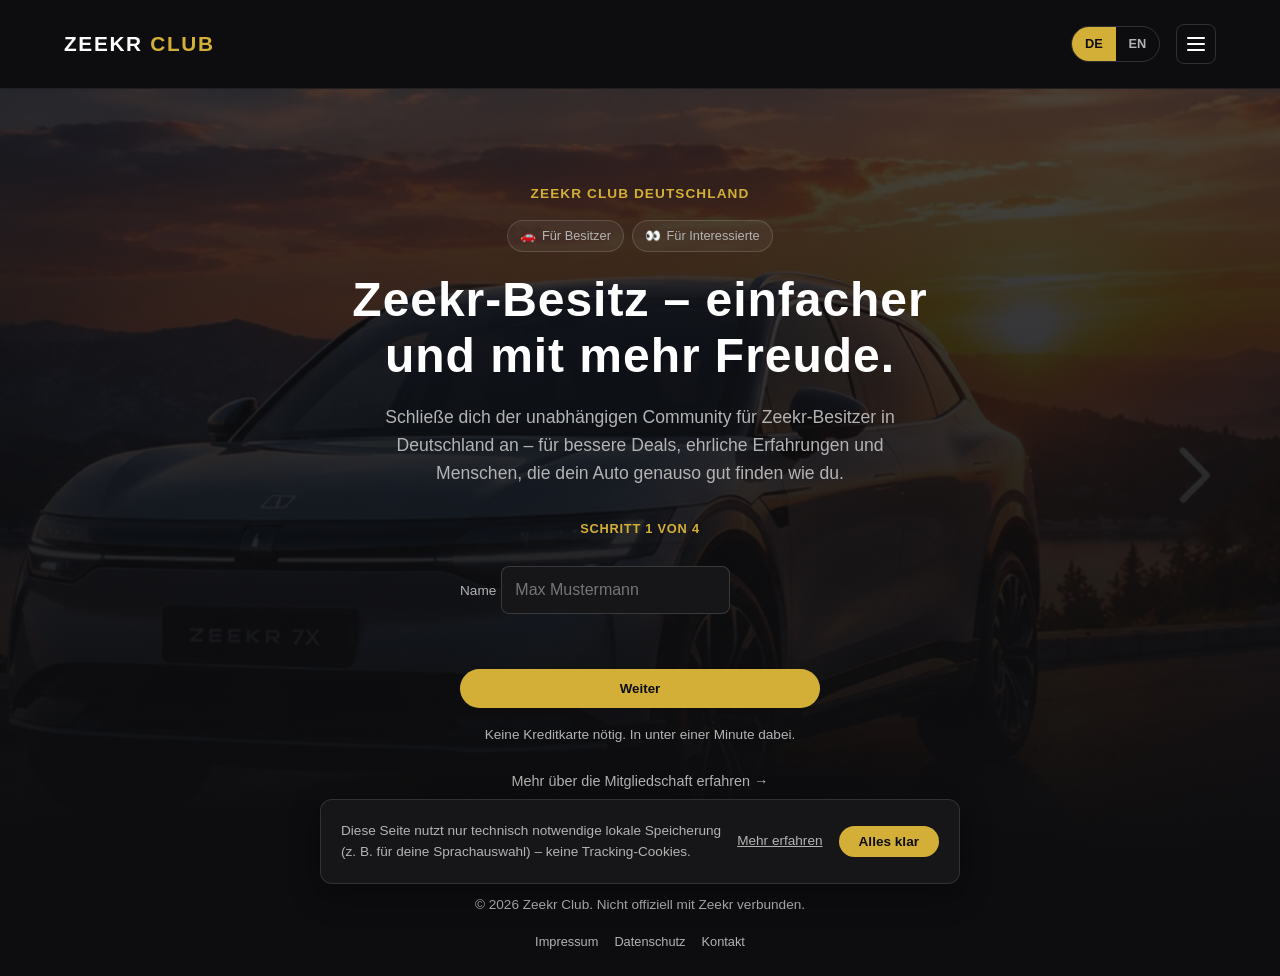
==== commit c22fbc0e: "Dölj Zeekrclub/Gründungsmitglieder/Mitgliedschaft i menyn, ny hero-slogan Hamburgermenyn visar nu ba" ====
--- a/index.html
+++ b/index.html
@@ -24,11 +24,8 @@
         </button>
         <div class="info-menu-dropdown" hidden>
           <a href="login.html" data-i18n="login.title">Mitgliederbereich</a>
-          <a href="mitgliedschaft.html" data-i18n="footer.membership">Mitgliedschaft</a>
-          <a href="founding-members.html" data-i18n="footer.founding">Gründungsmitglieder</a>
           <a href="impressum.html" data-i18n="footer.impressum">Impressum</a>
           <a href="datenschutz.html" data-i18n="footer.datenschutz">Datenschutz</a>
-          <a href="zeekrclub.html">Zeekrclub</a>
           <a href="kontakt.html" data-i18n="footer.kontakt">Kontakt</a>
         </div>
       </div>
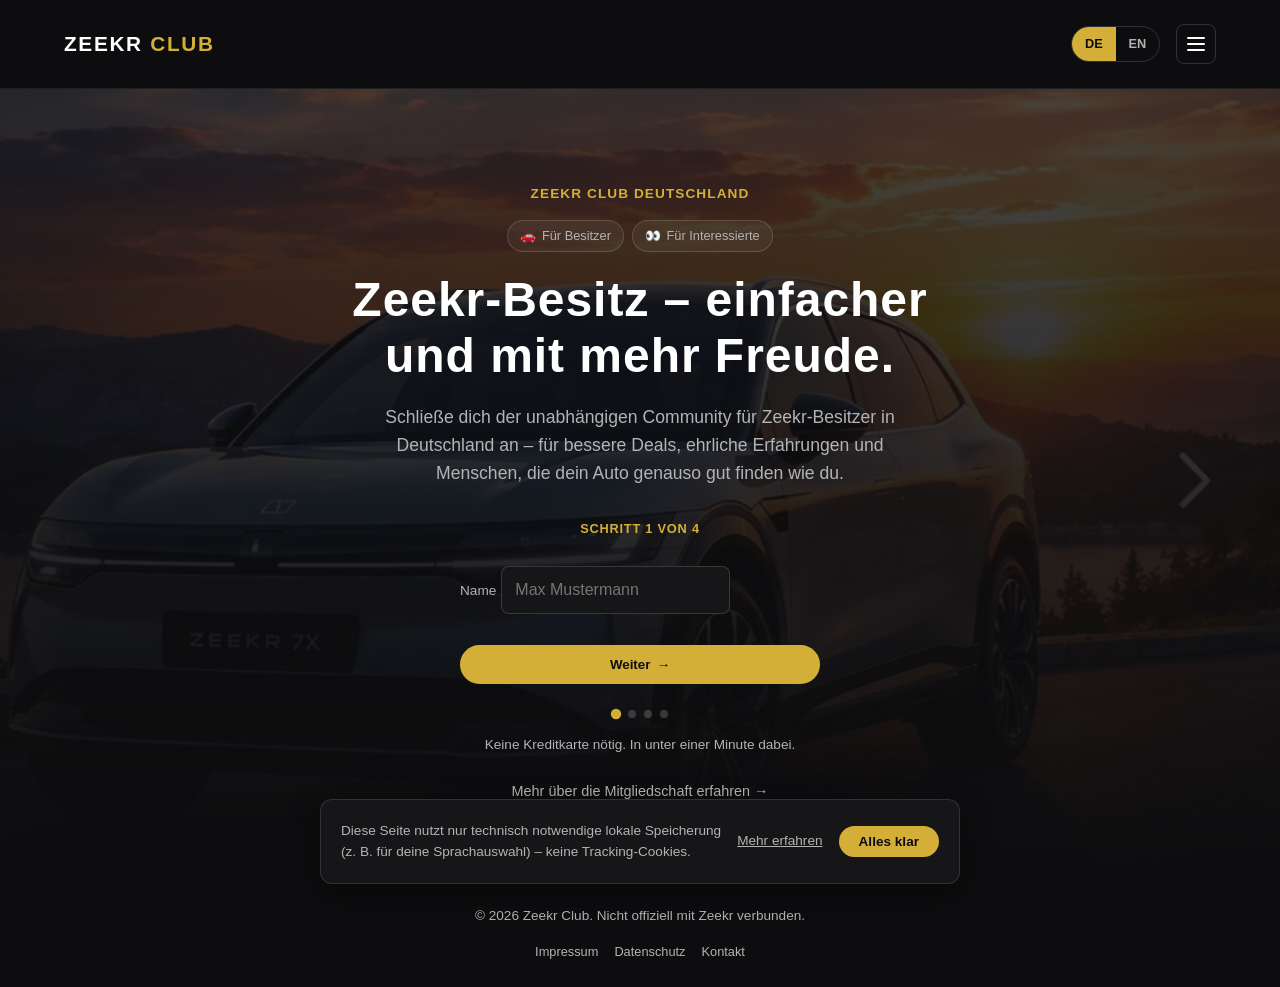
==== commit 551d92df: "Lägg till diskret bakåt-pil och klickbara stegprickar i anmälningsformuläret - Rund, diskret bakåt-p" ====
--- a/index.html
+++ b/index.html
@@ -24,9 +24,7 @@
         </button>
         <div class="info-menu-dropdown" hidden>
           <a href="login.html" data-i18n="login.title">Mitgliederbereich</a>
-          <a href="impressum.html" data-i18n="footer.impressum">Impressum</a>
-          <a href="datenschutz.html" data-i18n="footer.datenschutz">Datenschutz</a>
-          <a href="kontakt.html" data-i18n="footer.kontakt">Kontakt</a>
+          <a href="mitgliedschaft.html" data-i18n="footer.membership">Mitgliedschaft</a>
         </div>
       </div>
     </div>
@@ -43,7 +41,7 @@
           <span class="hero-audience-badge">🚗 <span data-i18n="hero.audience.owners">Für Besitzer</span></span>
           <span class="hero-audience-badge">👀 <span data-i18n="hero.audience.interested">Für Interessierte</span></span>
         </div>
-        <h1 data-i18n="hero.heading">Dein Zeekr verdient mehr als nur eine Garage.</h1>
+        <h1 data-i18n="hero.heading">Zeekr-Besitz – einfacher und mit mehr Freude.</h1>
         <p class="t-hero-sub" data-i18n="hero.sub">
           Schließe dich der unabhängigen Community für Zeekr-Besitzer in Deutschland an – für
           bessere Deals, ehrliche Erfahrungen und Menschen, die dein Auto genauso gut finden wie du.
@@ -72,9 +70,16 @@
         </div>
 
         <div class="hero-wizard-nav">
-          <button type="button" class="btn btn-nav" id="hero-wizard-back" data-i18n="wizard.back" hidden>Zurück</button>
-          <button type="button" class="btn btn-primary" id="hero-wizard-next" data-i18n="wizard.next">Weiter</button>
+          <button type="button" class="hero-wizard-arrow" id="hero-wizard-back" data-i18n-aria="wizard.back" aria-label="Zurück" hidden>‹</button>
+          <button type="button" class="btn btn-primary hero-wizard-forward" id="hero-wizard-next" data-i18n="wizard.next">Weiter</button>
           <button type="submit" class="btn btn-primary" id="hero-wizard-submit" data-i18n="final.form.submit" hidden>Jetzt Mitglied werden</button>
+        </div>
+
+        <div class="hero-wizard-dots" id="hero-wizard-dots">
+          <button type="button" class="hero-wizard-dot" data-step="1" data-i18n-aria="wizard.goToStep1" aria-label="Schritt 1"></button>
+          <button type="button" class="hero-wizard-dot" data-step="2" data-i18n-aria="wizard.goToStep2" aria-label="Schritt 2"></button>
+          <button type="button" class="hero-wizard-dot" data-step="3" data-i18n-aria="wizard.goToStep3" aria-label="Schritt 3"></button>
+          <button type="button" class="hero-wizard-dot" data-step="4" data-i18n-aria="wizard.goToStep4" aria-label="Schritt 4"></button>
         </div>
       </form>
 
--- a/style.css
+++ b/style.css
@@ -290,6 +290,7 @@
 
 .hero-wizard-nav {
   display: flex;
+  align-items: center;
   gap: 0.75rem;
   justify-content: center;
   margin-top: 1.5rem;
@@ -298,13 +299,73 @@
 .hero-wizard-nav .btn {
   flex: 1;
   text-align: center;
+  margin-top: 0;
   border: none;
   cursor: pointer;
 }
 
-.hero-wizard-nav #hero-wizard-back {
+/* Diskret bakåt-pil, visas bara från steg 2 */
+.hero-wizard-nav .hero-wizard-arrow {
   flex: 0 0 auto;
+  display: flex;
+  align-items: center;
+  justify-content: center;
+  width: 2.75rem;
+  height: 2.75rem;
+  margin-top: 0;
+  border-radius: 50%;
   border: 1px solid rgba(255, 255, 255, 0.2);
+  background-color: transparent;
+  color: var(--text-muted);
+  font-size: 1.3rem;
+  line-height: 1;
+  cursor: pointer;
+  transition: border-color 0.2s ease, color 0.2s ease;
+}
+
+.hero-wizard-nav .hero-wizard-arrow:hover {
+  border-color: var(--gold);
+  color: var(--gold);
+}
+
+/* Framåt-pil som liten visuell antydan på Weiter-knappen */
+.hero-wizard-forward::after {
+  content: "→";
+  margin-left: 0.4rem;
+}
+
+/* Stegprickar: visar position, klickbara för att hoppa tillbaka */
+.hero-wizard-dots {
+  display: flex;
+  justify-content: center;
+  gap: 0.5rem;
+  margin-top: 1.25rem;
+}
+
+.hero-wizard-dots .hero-wizard-dot {
+  width: 0.5rem;
+  height: 0.5rem;
+  padding: 0;
+  margin-top: 0;
+  border: none;
+  border-radius: 50%;
+  background-color: rgba(255, 255, 255, 0.18);
+  cursor: default;
+  transition: background-color 0.2s ease, transform 0.2s ease;
+}
+
+.hero-wizard-dot.completed {
+  background-color: var(--gold);
+  cursor: pointer;
+}
+
+.hero-wizard-dot.completed:hover {
+  transform: scale(1.3);
+}
+
+.hero-wizard-dot.current {
+  background-color: var(--gold);
+  transform: scale(1.3);
 }
 
 .hero-success {
